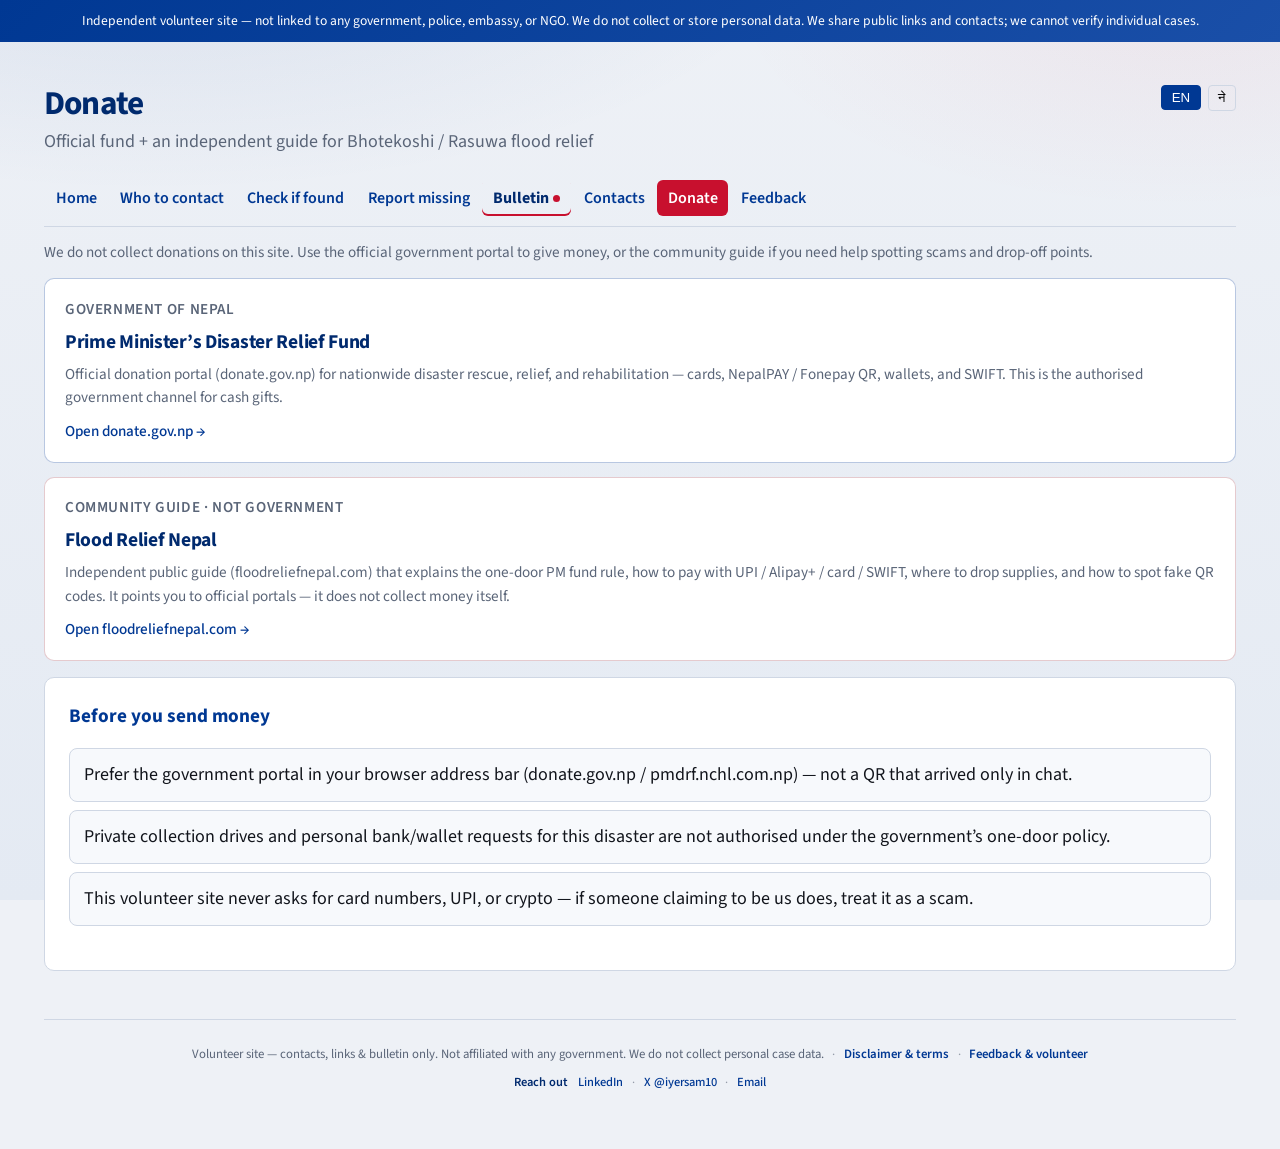
==== donate.html @ e2f4ef4e "Connect DNA email to Prepare CTA and add Donate tab." ====
<!DOCTYPE html>
<html lang="en">
<head>
  <meta charset="UTF-8">
  <meta name="viewport" content="width=device-width, initial-scale=1">
  <title>Donate — PM Disaster Relief Fund &amp; Flood Relief Nepal guide | 2026 Nepal Floods</title>
  <meta name="description" content="Where to donate for the Aug 2026 Bhotekoshi / Rasuwa floods: official Prime Minister Disaster Relief Fund (donate.gov.np) and the community guide Flood Relief Nepal.">
  <meta name="robots" content="index, follow">
  <link rel="canonical" href="https://2026-nepal-floods.vercel.app/donate.html">
  <meta property="og:type" content="website">
  <meta property="og:site_name" content="2026 Nepal Floods">
  <meta property="og:url" content="https://2026-nepal-floods.vercel.app/donate.html">
  <meta property="og:title" content="Donate — PM Disaster Relief Fund &amp; Flood Relief Nepal">
  <meta property="og:description" content="Official government donation portal and an independent community guide for Bhotekoshi flood relief.">
  <meta property="og:image" content="https://2026-nepal-floods.vercel.app/assets/og-share.png?v=6">
  <meta name="twitter:card" content="summary_large_image">
  <link rel="stylesheet" href="/css/style.css?v=layout20">
</head>
<body data-page="donate">
  <div class="banner" data-i18n="banner">Independent volunteer site — not linked to any government, police, embassy, or NGO. We do not collect or store personal data. We share public links and contacts; we cannot verify individual cases.</div>
  <div class="container">
    <header class="site-header">
      <div class="lang-toggle">
        <button type="button" data-lang="en" class="active">EN</button>
        <button type="button" data-lang="np">ने</button>
      </div>
      <h1 data-i18n="navDonate">Donate</h1>
      <p class="subtitle" data-i18n="donateSubtitle">Official fund + an independent guide for Bhotekoshi / Rasuwa flood relief</p>
      <nav class="nav-links is-ready" id="site-nav">
        <a href="/" data-page="home" data-i18n="navHome">Home</a>
        <a href="/wizard.html" data-page="wizard" data-i18n="navWizard">Who to contact</a>
        <a href="/search.html" data-page="search" data-i18n="navSearch">Check if found</a>
        <a href="/report.html" data-page="report" data-i18n="navReport">Report missing</a>
        <a href="/updates.html" data-page="updates" class="nav-bulletin" data-i18n="navUpdates">Bulletin</a>
        <a href="/resources.html" data-page="resources" data-i18n="navResources">Contacts</a>
        <a href="/donate.html" data-page="donate" data-i18n="navDonate">Donate</a>
        <a href="/feedback.html" data-page="feedback" class="nav-feedback" data-i18n="navFeedback">Feedback</a>
      </nav>
    </header>

    <p class="form-hint donate-lead" data-i18n="donateLead">We do not collect donations on this site. Use the official government portal to give money, or the community guide if you need help spotting scams and drop-off points.</p>

    <div class="card-grid donate-grid">
      <a class="action-card donate-card donate-card-gov" href="https://donate.gov.np/" target="_blank" rel="noopener">
        <p class="section-kicker" data-i18n="donateGovKicker">Government of Nepal</p>
        <h2 data-i18n="donateGovTitle">Prime Minister’s Disaster Relief Fund</h2>
        <p data-i18n="donateGovDesc">Official donation portal (donate.gov.np) for nationwide disaster rescue, relief, and rehabilitation — cards, NepalPAY / Fonepay QR, wallets, and SWIFT. This is the authorised government channel for cash gifts.</p>
        <p class="form-hint community-card-cta" data-i18n="donateGovCta">Open donate.gov.np →</p>
      </a>
      <a class="action-card donate-card donate-card-community" href="https://floodreliefnepal.com/" target="_blank" rel="noopener">
        <p class="section-kicker" data-i18n="donateCommunityKicker">Community guide · not government</p>
        <h2 data-i18n="donateCommunityTitle">Flood Relief Nepal</h2>
        <p data-i18n="donateCommunityDesc">Independent public guide (floodreliefnepal.com) that explains the one-door PM fund rule, how to pay with UPI / Alipay+ / card / SWIFT, where to drop supplies, and how to spot fake QR codes. It points you to official portals — it does not collect money itself.</p>
        <p class="form-hint community-card-cta" data-i18n="donateCommunityCta">Open floodreliefnepal.com →</p>
      </a>
    </div>

    <section class="panel donate-note">
      <h2 class="section-title" data-i18n="donateWarnTitle">Before you send money</h2>
      <ul class="feedback-list">
        <li data-i18n="donateWarn1">Prefer the government portal in your browser address bar (donate.gov.np / pmdrf.nchl.com.np) — not a QR that arrived only in chat.</li>
        <li data-i18n="donateWarn2">Private collection drives and personal bank/wallet requests for this disaster are not authorised under the government’s one-door policy.</li>
        <li data-i18n="donateWarn3">This volunteer site never asks for card numbers, UPI, or crypto — if someone claiming to be us does, treat it as a scam.</li>
      </ul>
    </section>

    <footer class="site-footer" data-i18n="footer">Volunteer site — contacts, links & updates only.</footer>
  </div>
  <script src="/js/common.js?v=layout20"></script>
  <script>
    window.va = window.va || function () { (window.vaq = window.vaq || []).push(arguments); };
  </script>
  <script defer src="/_vercel/insights/script.js"></script>
</body>
</html>
---- css/style.css ----
@import url("https://fonts.googleapis.com/css2?family=Source+Sans+3:ital,wght@0,400;0,600;0,700;1,400&display=swap");

:root {
  --nepal-crimson: #c8102e;
  --nepal-blue: #003893;
  --nepal-blue-deep: #002a6e;
  --warm-bg: #eef1f6;
  --warm-bg-2: #e4eaf3;
  --card: #ffffff;
  --text: #12151c;
  --muted: #5a6578;
  --border: #cfd7e4;
  --border-strong: #a8b6cc;
  --success: #0d7a4e;
  --chip-bg: #f7f9fc;
  --shadow-soft: 0 1px 0 rgba(0, 42, 110, 0.04), 0 8px 24px rgba(0, 42, 110, 0.06);
  --radius: 10px;
  --content-pad: 1rem 1.15rem 3rem;
  --content-max: 42rem;   /* phones */
  --content-md: 64rem;    /* ~1024 */
  --content-lg: 78rem;    /* ~1248 */
  --content-xl: 90rem;    /* ~1440 — still padded on ultrawide */
  --fs-body: 1.125rem;
  --fs-small: 0.95rem;
  --fs-nav: 1rem;
  --fs-h1: clamp(1.85rem, 2.6vw, 2.55rem);
  --fs-h2: 1.28rem;
  --fs-title: 1.22rem;
}

* {
  box-sizing: border-box;
}

body {
  font-family: "Source Sans 3", "Segoe UI", system-ui, -apple-system, sans-serif;
  background-color: var(--warm-bg);
  background-image:
    radial-gradient(1200px 480px at 12% -8%, rgba(0, 56, 147, 0.09), transparent 55%),
    radial-gradient(900px 420px at 92% 0%, rgba(200, 16, 46, 0.05), transparent 50%),
    linear-gradient(180deg, var(--warm-bg) 0%, var(--warm-bg-2) 100%);
  background-attachment: fixed;
  color: var(--text);
  margin: 0;
  min-height: 100vh;
  line-height: 1.55;
  font-size: var(--fs-body);
  -webkit-font-smoothing: antialiased;
}

a {
  color: var(--nepal-blue);
}

.container {
  max-width: var(--content-max);
  margin: 0 auto;
  padding: var(--content-pad);
}

.banner {
  background: linear-gradient(135deg, var(--nepal-blue), #1a4fa8);
  color: #fff;
  padding: 0.7rem 1.25rem;
  font-size: 0.85rem;
  line-height: 1.45;
  text-align: center;
}

.banner strong {
  font-weight: 600;
}

header.site-header {
  padding: 1.35rem 0 0;
}

header.site-header h1 {
  font-size: var(--fs-h1);
  margin: 0 0 0.35rem;
  color: var(--nepal-blue-deep);
  font-weight: 700;
  letter-spacing: -0.025em;
  line-height: 1.15;
}

header.site-header .subtitle {
  color: var(--muted);
  font-size: var(--fs-body);
  margin: 0;
  max-width: 44rem;
  line-height: 1.45;
}

.home-intro {
  display: none;
}

.site-disclaimer {
  display: none;
}

.nav-links {
  display: flex;
  flex-wrap: nowrap;
  gap: 0.15rem;
  margin: 1rem 0 0;
  padding: 0.55rem 0.1rem 0.65rem;
  border-bottom: 1px solid var(--border);
  font-size: var(--fs-nav);
  overflow-x: auto;
  -webkit-overflow-scrolling: touch;
  scrollbar-width: thin;
}

.nav-links a {
  text-decoration: none;
  font-weight: 600;
  white-space: nowrap;
  padding: 0.35rem 0.65rem;
  border-radius: 6px;
}

.nav-links a:hover {
  background: rgba(0, 56, 147, 0.06);
}

.nav-links a.active {
  color: #fff;
  background: var(--nepal-crimson);
  text-decoration: none;
}

.nav-links a.nav-feedback {
  color: var(--nepal-blue);
  font-weight: 600;
}

.volunteer-strip {
  margin-top: 1.5rem;
  display: flex;
  flex-wrap: wrap;
  align-items: center;
  justify-content: space-between;
  gap: 0.75rem 1rem;
  background: linear-gradient(135deg, #f8fafc, #eef4ff);
  border-color: #c5d4f0;
}

.volunteer-strip p {
  margin: 0;
  font-size: 0.9rem;
  color: var(--text);
  flex: 1;
  min-width: 12rem;
}

.card-grid {
  display: grid;
  gap: 0.85rem;
  margin-top: 1.25rem;
}

.action-card {
  display: block;
  background: var(--card);
  border: 1px solid var(--border);
  border-radius: var(--radius);
  padding: 1.15rem 1.25rem;
  text-decoration: none;
  color: inherit;
  box-shadow: var(--shadow-soft);
  transition: border-color 0.15s, transform 0.15s;
}

.action-card:hover {
  border-color: var(--nepal-blue);
  transform: translateY(-1px);
}

.action-card h2 {
  margin: 0 0 0.35rem;
  font-size: var(--fs-title);
  color: var(--nepal-blue-deep);
  letter-spacing: -0.015em;
}

.action-card p {
  margin: 0;
  color: var(--muted);
  font-size: var(--fs-small);
}

.action-card-static {
  cursor: default;
}

.action-card-static:hover {
  border-color: var(--border);
  transform: none;
}

.community-cards {
  margin-top: 0.85rem;
}

.community-card-cta {
  margin-top: 0.65rem !important;
  color: var(--nepal-blue) !important;
  font-weight: 500;
}

.btn {
  display: inline-flex;
  align-items: center;
  justify-content: center;
  gap: 0.4rem;
  padding: 0.75rem 1.3rem;
  border-radius: 8px;
  font-size: 1.02rem;
  font-weight: 600;
  border: none;
  cursor: pointer;
  text-decoration: none;
  transition: opacity 0.15s;
}

.btn:hover {
  opacity: 0.92;
}

.btn-primary {
  background: var(--nepal-blue);
  color: #fff;
}

.btn-secondary {
  background: #fff;
  color: var(--nepal-blue);
  border: 2px solid var(--nepal-blue);
}

.btn-whatsapp {
  background: #25d366;
  color: #fff;
}

.btn-email {
  background: #444;
  color: #fff;
}

.btn-group {
  display: flex;
  flex-wrap: wrap;
  gap: 0.75rem;
  margin-top: 1rem;
}

.panel {
  background: var(--card);
  border: 1px solid var(--border);
  border-radius: 12px;
  padding: 1.5rem;
  margin-top: 1rem;
}

.panel h2 {
  margin: 0 0 1rem;
  font-size: 1.2rem;
  color: var(--nepal-blue);
}

.wizard-step {
  display: none;
}

.wizard-step.active {
  display: block;
}

.wizard-options {
  display: grid;
  gap: 0.6rem;
  margin: 1rem 0;
}

.wizard-option {
  text-align: left;
  padding: 0.85rem 1rem;
  border: 2px solid var(--border);
  border-radius: 8px;
  background: #fff;
  cursor: pointer;
  font-size: 0.95rem;
  transition: border-color 0.15s, background 0.15s;
}

.wizard-option:hover {
  border-color: var(--nepal-blue);
  background: #f5f8fc;
}

.wizard-option.selected {
  border-color: var(--nepal-blue);
  background: #eef3fa;
}

.mode-tabs {
  display: flex;
  gap: 0.5rem;
  margin: 0.75rem 0 1rem;
  flex-wrap: wrap;
}

.mode-tab {
  background: #fff;
  border: 1px solid var(--border);
  border-radius: 8px;
  padding: 0.5rem 0.9rem;
  font-size: 0.9rem;
  font-weight: 600;
  color: var(--muted);
  cursor: pointer;
}

.mode-tab.active {
  color: var(--nepal-blue);
  border-color: var(--nepal-blue);
  background: #eef4ff;
}

.checkbox-grid {
  display: grid;
  gap: 0.5rem;
  margin-top: 0.5rem;
}

.checkbox-option {
  display: flex;
  gap: 0.6rem;
  align-items: flex-start;
  padding: 0.65rem 0.85rem;
  border: 1px solid var(--border);
  border-radius: 8px;
  background: #fff;
  cursor: pointer;
  font-size: 0.9rem;
}

.checkbox-option:has(input:checked) {
  border-color: var(--nepal-blue);
  background: #eef4ff;
}

.checkbox-option input {
  margin-top: 0.2rem;
}

.form-group {
  margin-bottom: 1rem;
}

.form-group label {
  display: block;
  font-weight: 600;
  font-size: 0.9rem;
  margin-bottom: 0.35rem;
}

.form-group input,
.form-group select,
.form-group textarea {
  width: 100%;
  padding: 0.65rem 0.75rem;
  border: 1px solid var(--border);
  border-radius: 8px;
  font-size: 1rem;
  font-family: inherit;
  background: #fff;
  color: var(--text);
}

.form-group input:focus,
.form-group select:focus,
.form-group textarea:focus {
  outline: 2px solid rgba(0, 56, 147, 0.25);
  outline-offset: 1px;
  border-color: #9bb4d9;
}

.form-group textarea {
  min-height: 80px;
  resize: vertical;
}

.form-hint {
  font-size: var(--fs-small);
  color: var(--muted);
  margin-top: 0.25rem;
}

.alert {
  padding: 0.85rem 1rem;
  border-radius: 8px;
  font-size: 0.9rem;
  margin: 1rem 0;
}

.alert-info {
  background: #eef3fa;
  border: 1px solid #c5d9f0;
  color: #1a3a5c;
}

.alert-warning {
  background: #fff8e6;
  border: 1px solid #f0d78c;
  color: #6b4e00;
}

.alert-success {
  background: #e8f5ef;
  border: 1px solid #a8d5bc;
  color: #0d4a2e;
}

.alert-error {
  background: #fdecea;
  border: 1px solid #f5c4be;
  color: #8b1a0f;
}

/* Quieter page sections (report flow) */
.section-block {
  margin-top: 1.75rem;
  padding-top: 1.5rem;
  border-top: 1px solid var(--border);
}

.section-block:first-of-type {
  border-top: none;
  padding-top: 0.5rem;
}

.section-kicker {
  margin: 0 0 0.2rem;
  font-size: 0.75rem;
  font-weight: 600;
  letter-spacing: 0.04em;
  text-transform: uppercase;
  color: var(--muted);
}

.section-title {
  margin: 0 0 0.4rem;
  font-size: var(--fs-h2);
  color: var(--nepal-blue);
}



.subsection-title {
  margin: 1.25rem 0 0.5rem;
  font-size: 1rem;
  color: var(--text);
}

#email-open-status {
  margin-top: 0.75rem;
  padding: 0.65rem 0.75rem;
  background: #eef3fa;
  border: 1px solid #c5d9f0;
  border-radius: 8px;
  color: #1a3a5c;
  font-size: 0.85rem;
}

.form-errors {
  margin-top: 0.75rem;
  font-size: 0.9rem;
  color: #8b1a0f;
}

.form-divider {
  border: none;
  border-top: 1px solid var(--border);
  margin: 1.25rem 0;
}

.form-row {
  display: grid;
  grid-template-columns: 1fr 1fr;
  gap: 0.75rem;
}

@media (max-width: 560px) {
  .form-row {
    grid-template-columns: 1fr;
  }
}

.form-group-sm {
  max-width: 8rem;
}

.person-block {
  padding: 0.85rem 0;
  border-bottom: 1px solid var(--border);
  margin-bottom: 0.5rem;
}

.person-block:last-child {
  border-bottom: none;
}

.person-block-head {
  display: flex;
  justify-content: space-between;
  align-items: center;
  margin-bottom: 0.5rem;
}

.btn-text {
  background: none;
  border: none;
  color: var(--muted);
  font-size: 0.85rem;
  cursor: pointer;
  text-decoration: underline;
  padding: 0;
}

.btn-text:hover {
  color: var(--nepal-crimson);
}

.contact-list {
  display: flex;
  flex-direction: column;
  gap: 0.75rem;
}

.contact-row {
  display: flex;
  flex-wrap: wrap;
  justify-content: space-between;
  gap: 0.75rem;
  padding: 0.85rem 0;
  border-bottom: 1px solid var(--border);
}

.contact-row:last-child {
  border-bottom: none;
}

.send-actions {
  display: flex;
  flex-wrap: wrap;
  gap: 0.5rem;
  margin: 0.75rem 0 0.25rem;
}

.panel.setu-hero {
  border: 1px solid var(--border);
  box-shadow: none;
}

.step-list {
  list-style: none;
  padding: 0;
  margin: 0;
}

.step-list li {
  padding: 1rem 0;
  border-bottom: 1px solid var(--border);
}

.step-list li:last-child {
  border-bottom: none;
}

.step-list .step-num {
  display: inline-block;
  background: var(--nepal-blue);
  color: #fff;
  width: 1.6rem;
  height: 1.6rem;
  border-radius: 50%;
  text-align: center;
  line-height: 1.6rem;
  font-size: 0.8rem;
  margin-right: 0.5rem;
}

.contact-block {
  margin: 0.75rem 0;
}

.contact-block strong {
  display: block;
  color: var(--nepal-blue);
}

.search-bar {
  display: flex;
  gap: 0.5rem;
  flex-wrap: wrap;
  margin-bottom: 1rem;
}

.orchestration-step-label {
  display: inline-block;
  font-size: 0.75rem;
  font-weight: 600;
  text-transform: uppercase;
  letter-spacing: 0.04em;
  color: var(--nepal-blue);
  margin-bottom: 0.25rem;
}

.setu-field-guide {
  list-style: none;
  padding: 0;
  margin: 0.75rem 0 0;
}

.setu-field-row {
  padding: 0.75rem 0;
  border-top: 1px solid var(--border);
  display: grid;
  gap: 0.5rem;
}

.setu-field-row:first-child {
  border-top: none;
  padding-top: 0;
}

.setu-field-meta strong {
  color: var(--text);
}

.setu-required {
  display: inline-block;
  margin-left: 0.35rem;
  font-size: 0.7rem;
  font-weight: 600;
  text-transform: uppercase;
  color: var(--nepal-crimson);
}

.setu-field-value {
  margin: 0;
  padding: 0.6rem 0.75rem;
  background: #f4f6fa;
  border: 1px solid var(--border);
  border-radius: 6px;
  font-family: inherit;
  font-size: 0.9rem;
  white-space: pre-wrap;
  word-break: break-word;
}

.setu-field-value.multiline {
  max-height: 10rem;
  overflow: auto;
}

.btn-sm {
  padding: 0.35rem 0.75rem;
  font-size: 0.85rem;
  width: fit-content;
}

.search-bar input {
  flex: 1;
  min-width: 200px;
  padding: 0.65rem 0.75rem;
  border: 1px solid var(--border);
  border-radius: 8px;
  font-size: 1rem;
  background: #fff;
  color: var(--text);
}

.filter-chips {
  display: flex;
  flex-wrap: wrap;
  gap: 0.5rem;
  margin-bottom: 1rem;
}

.chip {
  padding: 0.42rem 0.8rem;
  border-radius: 7px;
  border: 1px solid var(--border);
  background: var(--chip-bg);
  font-size: 0.85rem;
  font-weight: 600;
  cursor: pointer;
  color: var(--text);
  white-space: nowrap;
  flex: 0 0 auto;
}

.chip:hover {
  border-color: var(--border-strong);
  background: #fff;
}

.chip.active {
  background: var(--nepal-blue);
  color: #fff;
  border-color: var(--nepal-blue);
}

.record-card {
  display: flex;
  gap: 1rem;
  padding: 1rem;
  border: 1px solid var(--border);
  border-radius: 10px;
  background: #fff;
  margin-bottom: 0.75rem;
}

.record-card img {
  width: 72px;
  height: 72px;
  object-fit: cover;
  border-radius: 6px;
  background: #eee;
}

.record-card .meta {
  flex: 1;
  min-width: 0;
}

.record-card h3 {
  margin: 0 0 0.25rem;
  font-size: 1rem;
}

.record-card .detail {
  font-size: 0.85rem;
  color: var(--muted);
  margin: 0.15rem 0;
}

.record-card .badge {
  display: inline-block;
  font-size: 0.7rem;
  padding: 0.15rem 0.5rem;
  border-radius: 4px;
  background: #fff0f2;
  color: var(--nepal-crimson);
  font-weight: 600;
  margin-top: 0.35rem;
}

.update-item {
  padding: 1rem 1.05rem;
  border: 1px solid var(--border);
  border-radius: var(--radius);
  background: var(--card);
  box-shadow: var(--shadow-soft);
  margin-bottom: 0.75rem;
}

.update-item:last-child {
  margin-bottom: 0;
}

.update-meta {
  display: flex;
  flex-wrap: wrap;
  align-items: center;
  gap: 0.35rem 0.65rem;
  margin-bottom: 0.4rem;
  font-size: 0.8rem;
  color: var(--muted);
}

.update-meta time {
  margin-left: auto;
  font-weight: 500;
  color: var(--muted);
}

.update-source {
  font-weight: 600;
  color: var(--nepal-blue);
}

.update-summary {
  margin: 0.35rem 0 0.65rem;
  font-size: 0.98rem;
  line-height: 1.55;
  color: var(--text);
}

.update-link {
  display: inline-block;
  font-size: 0.9rem;
  font-weight: 600;
  text-decoration: none;
}

.update-link:hover {
  text-decoration: underline;
}

.update-item-portal {
  opacity: 0.95;
}

.update-item-portal .bulletin-title {
  font-size: 0.95rem;
}

.badge-official {
  background: #e8f0fa;
  color: var(--nepal-blue);
}

.badge-twitter {
  background: #e8f4fd;
  color: #1565c0;
}

.badge-journalist {
  background: #fdecea;
  color: #9b1c1c;
}

.badge-portal {
  background: #f3f4f6;
  color: #4b5563;
}

.updates-meta {
  font-size: 0.8rem;
  color: var(--muted);
  margin: 0.35rem 0 1rem;
}

.updates-section-title {
  margin: 1.75rem 0 0.35rem;
  font-size: 1rem;
  color: var(--nepal-blue);
}

.updates-section-hint {
  margin: 0 0 0.75rem;
}

.updates-toolbar {
  margin-top: 0.5rem;
  display: flex;
  flex-direction: column;
  gap: 0.85rem;
}

.theme-filter-wrap .form-hint {
  margin-bottom: 0.35rem;
}

.theme-chips {
  display: flex;
  flex-wrap: wrap;
  gap: 0.4rem;
}

.theme-chips .chip {
  font-size: 0.82rem;
  padding: 0.35rem 0.7rem;
}

@media (min-width: 720px) {
  .updates-filter {
    min-width: 0;
  }
}

.updates-panel {
  padding-top: 1rem;
}

.update-theme-tags {
  display: flex;
  flex-wrap: wrap;
  gap: 0.3rem;
  margin: 0.35rem 0 0.15rem;
}

.update-theme-tag {
  font-size: 0.7rem;
  font-weight: 600;
  letter-spacing: 0.02em;
  text-transform: uppercase;
  color: var(--nepal-blue);
  background: #eef3fa;
  border-radius: 4px;
  padding: 0.15rem 0.4rem;
}

.bulletin-title {
  margin: 0.15rem 0 0.25rem;
  font-size: 1.15rem;
  line-height: 1.35;
  color: var(--text);
  font-weight: 650;
}

.update-item time {
  display: inline;
  font-size: inherit;
  font-weight: inherit;
  color: inherit;
  margin-bottom: 0;
}

.update-item .citation {
  font-size: 0.8rem;
  color: var(--muted);
  margin: 0.35rem 0 0;
}

.update-item .date {
  font-size: 0.8rem;
  color: var(--muted);
}

.update-item .source {
  font-size: 0.75rem;
  font-weight: 600;
  color: var(--nepal-blue);
  text-transform: uppercase;
  letter-spacing: 0.03em;
}

.update-item p {
  margin: 0.35rem 0 0.5rem;
}

footer.site-footer {
  margin-top: 3rem;
  padding-top: 1.5rem;
  border-top: 1px solid var(--border);
  font-size: 0.8rem;
  color: var(--muted);
  text-align: center;
  line-height: 1.6;
}

footer.site-footer .footer-main,
footer.site-footer .footer-reach {
  margin: 0;
}

footer.site-footer .footer-reach {
  margin-top: 0.55rem;
  font-size: 0.78rem;
}

footer.site-footer .footer-reach-label {
  margin-right: 0.45rem;
  font-weight: 600;
  color: var(--nepal-blue-deep);
}

footer.site-footer .footer-reach-link {
  color: var(--nepal-blue);
  text-decoration: none;
  font-weight: 500;
}

footer.site-footer .footer-reach-link:hover {
  text-decoration: underline;
}

footer.site-footer .footer-link {
  color: var(--muted);
  text-decoration: none;
}

footer.site-footer .footer-link:hover {
  color: var(--nepal-blue);
  text-decoration: underline;
}

footer.site-footer .footer-link-prominent {
  font-weight: 600;
  color: var(--nepal-blue);
}

.footer-sep {
  margin: 0 0.35rem;
  opacity: 0.6;
}

.legal-alert {
  margin-top: 1rem;
}

.legal-doc h2 {
  font-size: 1.1rem;
  color: var(--nepal-blue);
  margin: 1.5rem 0 0.65rem;
}

.legal-doc h2:first-child {
  margin-top: 0.25rem;
}

.legal-doc p {
  margin: 0.5rem 0;
  font-size: 0.95rem;
}

.legal-list {
  margin: 0.5rem 0 1rem;
  padding-left: 1.25rem;
  font-size: 0.95rem;
}

.legal-list li {
  margin: 0.4rem 0;
}

.legal-ol {
  padding-left: 1.35rem;
}

.legal-updated {
  margin-top: 1.25rem !important;
}

.feedback-panel {
  max-width: 44rem;
  margin-left: auto;
  margin-right: auto;
  width: 100%;
}

.feedback-list {
  list-style: none;
  margin: 1rem 0 1.25rem;
  padding: 0;
  display: grid;
  gap: 0.5rem;
}

.feedback-list li {
  margin: 0;
  padding: 0.75rem 0.9rem;
  border: 1px solid var(--border);
  border-radius: 8px;
  background: #f7f9fc;
  font-size: var(--fs-body);
}

.feedback-note {
  margin-bottom: 1.25rem;
}

.feedback-actions {
  display: flex;
  gap: 0.75rem;
  flex-wrap: wrap;
}

.volunteer-panel {
  margin-top: 1.25rem;
  background: #fafbfc;
}

.volunteer-heading {
  margin: 0 0 0.75rem;
  font-size: 1.05rem;
  color: var(--nepal-blue);
  font-weight: 600;
}

.volunteer-email-hint {
  margin: 0.75rem 0 0;
  font-size: 0.85rem;
  color: var(--muted);
}

.volunteer-email-hint a {
  color: var(--muted);
  text-decoration: none;
}

.volunteer-email-hint a:hover {
  color: var(--nepal-blue);
  text-decoration: underline;
}

.tab-bar {
  display: flex;
  gap: 0.5rem;
  margin: 1.25rem 0 0;
  border-bottom: 2px solid var(--border);
}

.tab-bar .tab {
  background: none;
  border: none;
  border-bottom: 2px solid transparent;
  margin-bottom: -2px;
  padding: 0.65rem 1rem;
  font-size: 0.95rem;
  font-weight: 600;
  color: var(--muted);
  cursor: pointer;
  border-radius: 6px 6px 0 0;
}

.tab-bar .tab:hover {
  color: var(--nepal-blue);
  background: #f8fafc;
}

.tab-bar .tab.active {
  color: var(--nepal-blue);
  border-bottom-color: var(--nepal-blue);
}

.tab-panel {
  display: none;
  margin-top: 1rem;
}

.tab-panel.active {
  display: block;
}

.pagination {
  display: flex;
  align-items: center;
  justify-content: center;
  gap: 1rem;
  margin-top: 1.25rem;
  padding-top: 1rem;
  border-top: 1px solid var(--border);
}

.pagination-info {
  font-size: 0.85rem;
  color: var(--muted);
}

.btn-sm {
  padding: 0.35rem 0.85rem;
  font-size: 0.85rem;
}

.account-grid {
  margin-top: 1.5rem;
  padding-top: 1.25rem;
  border-top: 1px solid var(--border);
}

.account-grid-title {
  font-size: 0.95rem;
  margin: 0 0 0.75rem;
  color: var(--text);
}

.account-grid-inner {
  display: grid;
  grid-template-columns: repeat(auto-fill, minmax(220px, 1fr));
  gap: 0.75rem;
}

.account-card {
  display: flex;
  flex-direction: column;
  gap: 0.2rem;
  padding: 0.85rem 1rem;
  border: 1px solid var(--border);
  border-radius: 8px;
  text-decoration: none;
  color: var(--text);
  background: #fafbfc;
  transition: border-color 0.15s, background 0.15s;
}

.account-card:hover {
  border-color: var(--nepal-blue);
  background: #f0f6ff;
}

.account-card span {
  font-size: 0.8rem;
  color: var(--muted);
}

.lang-toggle {
  float: right;
  font-size: 0.85rem;
}

.lang-toggle button {
  background: none;
  border: 1px solid var(--border);
  padding: 0.25rem 0.6rem;
  border-radius: 4px;
  cursor: pointer;
  margin-left: 0.25rem;
}

.lang-toggle button.active {
  background: var(--nepal-blue);
  color: #fff;
  border-color: var(--nepal-blue);
}

.progress-dots {
  display: flex;
  gap: 0.5rem;
  margin-bottom: 1rem;
}

.progress-dots span {
  width: 8px;
  height: 8px;
  border-radius: 50%;
  background: var(--border);
}

.progress-dots span.done {
  background: var(--nepal-blue);
}

.progress-dots span.current {
  background: var(--nepal-crimson);
  transform: scale(1.2);
}

.empty-state {
  text-align: center;
  padding: 2rem;
  color: var(--muted);
}

.sr-only {
  position: absolute;
  width: 1px;
  height: 1px;
  padding: 0;
  margin: -1px;
  overflow: hidden;
  clip: rect(0, 0, 0, 0);
  white-space: nowrap;
  border: 0;
}

/* —— Layout v2: width, home, bulletin scanning —— */
.container-wide,
.container-bulletin,
body[data-page="home"] .container,
body[data-page="resources"] .container,
body[data-page="updates"] .container,
body[data-page="report"] .container,
body[data-page="search"] .container,
body[data-page="wizard"] .container,
body[data-page="feedback"] .container,
body[data-page="legal"] .container {
  max-width: var(--content-md);
}

@media (min-width: 900px) {
  :root {
    --content-pad: 1.35rem 1.75rem 3.5rem;
  }

  .container,
  .container-wide,
  .container-bulletin,
  body[data-page="home"] .container,
  body[data-page="resources"] .container,
  body[data-page="updates"] .container,
  body[data-page="report"] .container,
  body[data-page="search"] .container,
  body[data-page="wizard"] .container,
  body[data-page="feedback"] .container,
  body[data-page="legal"] .container {
    max-width: var(--content-lg);
  }

  /* Home action cards: 2×2 */
  body[data-page="home"] .card-grid:not(.community-cards) {
    grid-template-columns: 1fr 1fr;
  }

  body[data-page="home"] .card-grid:not(.community-cards) > .action-card,
  body[data-page="home"] .card-grid:not(.community-cards) > .action-card:nth-child(4),
  body[data-page="home"] .card-grid:not(.community-cards) > .action-card:nth-child(5) {
    grid-column: auto;
  }

  body[data-page="home"] .home-spotlight {
    display: grid;
    grid-template-columns: 1.25fr 0.75fr;
    gap: 1rem;
    margin-top: 1.5rem;
  }

  body[data-page="home"] .home-spotlight .section-block {
    margin-top: 0;
    padding: 1.2rem 1.25rem;
    border: 1px solid var(--border);
    border-radius: var(--radius);
    background: var(--card);
    box-shadow: var(--shadow-soft);
  }

  body[data-page="search"] .search-top {
    display: grid;
    grid-template-columns: 1fr 1fr;
    gap: 1rem;
    align-items: start;
    margin-top: 1.25rem;
  }

  body[data-page="search"] .search-top .section-block {
    margin-top: 0;
    padding: 1.15rem 1.2rem;
    border: 1px solid var(--border);
    border-radius: var(--radius);
    background: var(--card);
    box-shadow: var(--shadow-soft);
  }

  body[data-page="search"] .search-top .section-block:first-of-type {
    padding-top: 1.15rem;
    border-top: 1px solid var(--border);
  }

  body[data-page="search"] .search-top .community-cards {
    grid-template-columns: 1fr;
  }

  body[data-page="report"] #report-form-panel {
    max-width: none;
  }

  body[data-page="wizard"] .panel {
    max-width: 44rem;
    margin-left: auto;
    margin-right: auto;
  }

  body[data-page="updates"] .theme-chips {
    flex-wrap: wrap;
    overflow: visible;
    padding-bottom: 0;
  }

  .updates-grid {
    display: grid;
    grid-template-columns: 1fr 1fr;
    gap: 0.85rem;
    align-items: stretch;
  }

  .updates-grid .update-item {
    margin: 0;
    height: auto;
    align-self: start;
  }
}

@media (min-width: 640px) and (max-width: 899px) {
  .card-grid {
    grid-template-columns: 1fr 1fr;
  }
}

@media (min-width: 1200px) {
  body[data-page="home"] .container,
  body[data-page="updates"] .container,
  body[data-page="resources"] .container,
  body[data-page="report"] .container,
  body[data-page="search"] .container,
  body[data-page="wizard"] .container,
  body[data-page="feedback"] .container {
    max-width: var(--content-xl);
  }

  body[data-page="home"] .card-grid:not(.community-cards) {
    grid-template-columns: repeat(4, minmax(0, 1fr));
  }

  body[data-page="home"] .card-grid:not(.community-cards) > .action-card,
  body[data-page="home"] .card-grid:not(.community-cards) > .action-card:nth-child(4),
  body[data-page="home"] .card-grid:not(.community-cards) > .action-card:nth-child(5) {
    grid-column: span 1;
  }

  body[data-page="home"] .contact-tile-grid {
    grid-template-columns: repeat(4, minmax(0, 1fr));
  }

  .updates-grid {
    grid-template-columns: 1fr 1fr;
    gap: 1rem;
  }
}

.home-contacts {
  margin-top: 1.5rem;
}

.home-contacts h2 {
  margin-bottom: 0.85rem;
}

.contact-tile-grid {
  list-style: none;
  margin: 0;
  padding: 0;
  display: grid;
  gap: 0.65rem;
}

@media (min-width: 700px) {
  .contact-tile-grid {
    grid-template-columns: 1fr 1fr;
  }
}

@media (min-width: 1100px) {
  .contact-tile-grid {
    grid-template-columns: 1fr 1fr 1fr;
  }
}

.contact-tile {
  margin: 0;
  padding: 0.85rem 0.95rem;
  background: #f7f9fc;
  border: 1px solid var(--border);
  border-radius: 8px;
  font-size: 0.9rem;
  line-height: 1.45;
}

.contact-tile strong {
  display: block;
  color: var(--nepal-blue-deep);
  margin-bottom: 0.2rem;
  font-size: 0.92rem;
}

.contact-tile a {
  font-weight: 600;
}

.contact-tile-more {
  grid-column: 1 / -1;
  background: transparent;
  border-style: dashed;
  text-align: center;
  padding: 0.75rem;
}

body[data-page="updates"] .updates-toolbar {
  position: sticky;
  top: 0;
  z-index: 30;
  display: block;
  margin: 0.85rem 0 0.65rem;
  padding: 0.75rem 0.9rem 0.7rem;
  background: rgba(255, 255, 255, 0.95);
  border: 1px solid var(--border);
  border-radius: var(--radius);
  box-shadow: var(--shadow-soft);
  backdrop-filter: blur(10px);
  -webkit-backdrop-filter: blur(10px);
}

body[data-page="updates"] .updates-toolbar-head {
  display: flex;
  flex-wrap: wrap;
  align-items: flex-end;
  justify-content: space-between;
  gap: 0.45rem 1rem;
  margin-bottom: 0.5rem;
}

body[data-page="updates"] .updates-toolbar-head > .form-hint {
  margin: 0;
  font-weight: 600;
  color: var(--nepal-blue-deep);
  font-size: 0.78rem;
  letter-spacing: 0.03em;
  text-transform: uppercase;
  align-self: center;
}

body[data-page="updates"] .updates-filter {
  margin: 0;
  display: flex;
  flex-wrap: wrap;
  align-items: center;
  gap: 0.35rem 0.55rem;
}

body[data-page="updates"] .updates-filter .form-hint {
  margin: 0;
  font-size: 0.78rem;
  white-space: nowrap;
}

body[data-page="updates"] .updates-filter select {
  min-width: 9.5rem;
  width: auto;
  max-width: 100%;
  padding: 0.4rem 0.55rem;
  font-size: 0.9rem;
}

body[data-page="updates"] .theme-filter-wrap {
  margin: 0;
}

body[data-page="updates"] .theme-chips {
  display: flex;
  flex-wrap: wrap;
  gap: 0.35rem;
  overflow: visible;
  padding: 0;
  margin: 0;
}

body[data-page="updates"] .theme-chips .chip {
  scroll-snap-align: unset;
}

body[data-page="updates"] .updates-panel {
  background: transparent;
  border: none;
  box-shadow: none;
  padding: 0.75rem 0 0;
}

body[data-page="updates"] .tab-bar {
  margin-top: 0.35rem;
  background: transparent;
}

body[data-page="updates"] .update-theme-tag {
  background: #e8eef8;
  border: 1px solid #d0dced;
  border-radius: 4px;
  text-transform: none;
  letter-spacing: 0;
  font-weight: 650;
  font-size: 0.72rem;
  color: var(--nepal-blue-deep);
}

body[data-page="resources"] .directory-toolbar {
  background: rgba(255, 255, 255, 0.92);
  border: 1px solid var(--border);
  border-radius: var(--radius);
  padding: 0.85rem 0.95rem 0.65rem;
  box-shadow: var(--shadow-soft);
  backdrop-filter: blur(10px);
  -webkit-backdrop-filter: blur(10px);
}

body[data-page="resources"] .directory-toolbar .filter-chips {
  display: flex;
  flex-wrap: nowrap;
  overflow-x: auto;
  gap: 0.4rem;
  padding-bottom: 0.35rem;
  -webkit-overflow-scrolling: touch;
  scrollbar-width: thin;
}

@media (min-width: 800px) {
  body[data-page="resources"] .directory-toolbar .filter-chips {
    flex-wrap: wrap;
    overflow: visible;
  }
}

.panel {
  box-shadow: var(--shadow-soft);
}

.directory-toolbar {
  background: rgba(255, 255, 255, 0.92);
  border: 1px solid var(--border);
  border-radius: var(--radius);
  padding: 0.85rem 0.95rem 0.65rem;
  box-shadow: var(--shadow-soft);
  backdrop-filter: blur(10px);
  -webkit-backdrop-filter: blur(10px);
}

body[data-page="resources"] .directory-toolbar .filter-chips {
  display: flex;
  flex-wrap: nowrap;
  overflow-x: auto;
  gap: 0.4rem;
  padding-bottom: 0.35rem;
  -webkit-overflow-scrolling: touch;
  scrollbar-width: thin;
}

@media (min-width: 800px) {
  body[data-page="resources"] .directory-toolbar .filter-chips {
    flex-wrap: wrap;
    overflow: visible;
  }
}

.panel {
  box-shadow: var(--shadow-soft);
}

.directory-toolbar {
  position: sticky;
  top: 0;
  z-index: 20;
  background: var(--warm-bg);
  padding: 0.75rem 0 0.5rem;
  margin-bottom: 0.75rem;
  border-bottom: 1px solid var(--border);
}

.directory-toolbar .search-bar {
  margin-bottom: 0.65rem;
}

.directory-toolbar .filter-chips {
  margin-bottom: 0.35rem;
}

.chip-count {
  opacity: 0.75;
  font-size: 0.75em;
  margin-left: 0.15rem;
}

.chip.active .chip-count {
  opacity: 0.9;
}

.directory-count {
  margin: 0.25rem 0 0;
}

.directory-section {
  margin-bottom: 1.75rem;
}

.directory-section-title {
  margin: 0 0 0.65rem;
  font-size: 1rem;
  color: var(--nepal-blue);
  font-weight: 600;
}

.directory-grid {
  display: grid;
  grid-template-columns: 1fr;
  gap: 0.65rem;
}

@media (min-width: 640px) {
  .directory-grid {
    grid-template-columns: 1fr 1fr;
  }
}

.dir-entry {
  background: var(--card);
  border: 1px solid var(--border);
  border-radius: 8px;
  padding: 0.85rem 1rem;
  min-width: 0;
}

.dir-entry-head {
  display: flex;
  align-items: flex-start;
  justify-content: space-between;
  gap: 0.5rem;
  margin-bottom: 0.35rem;
}

.dir-entry-name {
  margin: 0;
  font-size: 0.95rem;
  line-height: 1.35;
  font-weight: 600;
}

.dir-badge {
  flex-shrink: 0;
  font-size: 0.68rem;
  font-weight: 600;
  letter-spacing: 0.02em;
  text-transform: uppercase;
  color: var(--nepal-blue);
  background: #eef3fb;
  padding: 0.2rem 0.45rem;
  border-radius: 4px;
  white-space: nowrap;
}

.dir-entry-meta {
  margin: 0 0 0.55rem;
  font-size: 0.8rem;
  color: var(--muted);
  line-height: 1.4;
}

.dir-actions {
  display: flex;
  flex-wrap: wrap;
  gap: 0.4rem;
}

.dir-action {
  display: inline-block;
  font-size: 0.8rem;
  padding: 0.3rem 0.55rem;
  border: 1px solid var(--border);
  border-radius: 6px;
  background: #fff;
  text-decoration: none;
  color: var(--nepal-blue);
  line-height: 1.3;
}

.dir-action:hover {
  border-color: var(--nepal-blue);
  background: #f5f8fc;
}

.dir-action-wa {
  border-color: #b7e0c8;
  color: var(--success);
}

.dir-action-link {
  font-weight: 500;
}

.directory-empty {
  padding: 1.5rem 0;
  color: var(--muted);
}

.directory-disclaimer {
  margin-top: 1.5rem;
}

@media (max-width: 480px) {
  .record-card {
    flex-direction: column;
  }
  .record-card img {
    width: 100%;
    height: 140px;
  }
}

/* Report page — stacked steps + portal tiles */
body[data-page="report"] .report-step {
  margin-top: 1rem;
}

body[data-page="report"] .report-step .section-title {
  margin-bottom: 0.35rem;
}

.portal-link-grid {
  display: grid;
  gap: 0.65rem;
  margin-top: 0.85rem;
}

@media (min-width: 700px) {
  .portal-link-grid {
    grid-template-columns: 1fr 1fr;
  }
}

.portal-link {
  display: flex;
  flex-direction: column;
  gap: 0.15rem;
  padding: 0.9rem 1rem;
  border: 1px solid var(--border);
  border-radius: 8px;
  background: #f7f9fc;
  text-decoration: none;
  color: inherit;
  transition: border-color 0.15s, background 0.15s;
}

.portal-link:hover {
  border-color: var(--nepal-blue);
  background: #fff;
}

.portal-link strong {
  color: var(--nepal-blue-deep);
  font-size: 0.98rem;
}

.portal-link span {
  font-size: 0.82rem;
  color: var(--muted);
}

.portal-link-primary {
  background: var(--nepal-blue);
  border-color: var(--nepal-blue);
  color: #fff;
}

.portal-link-primary strong,
.portal-link-primary span {
  color: #fff;
}

.portal-link-primary span {
  opacity: 0.88;
}

.portal-link-primary:hover {
  background: var(--nepal-blue-deep);
  border-color: var(--nepal-blue-deep);
}

body[data-page="report"] .community-cards {
  margin-top: 0.75rem;
}

/* Report uses the same shell width as Bulletin / Contacts */
body[data-page="report"] .report-step {
  padding: 1.25rem 1.35rem;
}

body[data-page="report"] .portal-link {
  padding: 1.05rem 1.15rem;
}

body[data-page="report"] .portal-link strong {
  font-size: 1.08rem;
}

body[data-page="report"] .portal-link span {
  font-size: var(--fs-small);
}

/* Keep reading-width forms centered in the wide shell */
body[data-page="wizard"] .wizard-panel,
body[data-page="wizard"] .panel {
  max-width: 44rem;
  margin-left: auto;
  margin-right: auto;
  width: 100%;
}

body[data-page="feedback"] .feedback-frame {
  max-width: 48rem;
  margin-left: auto;
  margin-right: auto;
}

body[data-page="feedback"] .feedback-panel {
  max-width: none;
  margin-left: 0;
  margin-right: 0;
}

body[data-page="feedback"] .feedback-panel + .feedback-panel {
  margin-top: 1rem;
}
.page-frame {
  background: var(--card);
  border: 1px solid var(--border);
  border-radius: var(--radius);
  box-shadow: var(--shadow-soft);
  padding: 1.1rem 1.15rem 1.4rem;
  margin-top: 0.85rem;
}

.filter-banner,
.updates-toolbar,
.directory-toolbar {
  background: #f7f9fc;
  border: 1px solid var(--border);
  border-radius: 8px;
  box-shadow: none;
  padding: 0.7rem 0.8rem 0.65rem;
  margin: 0 0 0.85rem;
  backdrop-filter: none;
  -webkit-backdrop-filter: none;
}

.filter-banner-head,
.updates-toolbar-head {
  display: flex;
  flex-wrap: wrap;
  align-items: center;
  justify-content: flex-start;
  gap: 0.45rem 0.85rem;
  margin-bottom: 0.5rem;
}

.filter-banner-head > .form-hint,
.updates-toolbar-head > .form-hint {
  margin: 0;
  font-weight: 600;
  color: var(--nepal-blue-deep);
  font-size: 0.78rem;
  letter-spacing: 0.03em;
  text-transform: uppercase;
}

body[data-page="updates"] .updates-toolbar {
  position: sticky;
  top: 0;
  z-index: 30;
  display: block;
  margin: 0 0 0.85rem;
  padding: 0.7rem 0.8rem 0.65rem;
  background: #f7f9fc;
  border: 1px solid var(--border);
  border-radius: 8px;
  box-shadow: none;
  backdrop-filter: none;
}

body[data-page="updates"] .updates-toolbar-head {
  justify-content: flex-start;
  gap: 0.45rem 0.85rem;
  margin-bottom: 0.5rem;
}

body[data-page="updates"] .updates-filter {
  margin: 0;
  margin-left: auto;
  display: flex;
  flex-wrap: wrap;
  align-items: center;
  gap: 0.35rem 0.45rem;
}

@media (max-width: 640px) {
  body[data-page="updates"] .updates-filter {
    margin-left: 0;
    width: 100%;
  }
}

body[data-page="updates"] .updates-filter .form-hint {
  margin: 0;
  font-size: 0.78rem;
  text-transform: none;
  letter-spacing: 0;
  font-weight: 600;
  color: var(--muted);
}

body[data-page="updates"] .updates-filter select {
  min-width: 9rem;
  width: auto;
  padding: 0.35rem 0.5rem;
  font-size: 0.88rem;
}

body[data-page="updates"] .theme-chips {
  display: flex;
  flex-wrap: wrap;
  gap: 0.35rem;
  overflow: visible;
  padding: 0;
  margin: 0;
}

body[data-page="resources"] .directory-toolbar {
  position: sticky;
  top: 0;
  z-index: 30;
  background: #f7f9fc;
  border: 1px solid var(--border);
  border-radius: 8px;
  box-shadow: none;
  backdrop-filter: none;
  padding: 0.7rem 0.8rem 0.65rem;
  margin: 1rem 0 0.85rem;
}

body[data-page="resources"] .directory-toolbar .search-bar {
  margin: 0;
}

body[data-page="resources"] .directory-toolbar .filter-chips {
  display: flex;
  flex-wrap: wrap;
  gap: 0.35rem;
  overflow: visible;
  margin: 0;
  padding: 0;
}

body[data-page="resources"] .directory-count {
  margin: 0;
  white-space: nowrap;
}

/* Same border language everywhere */
.action-card,
.update-item,
.dir-entry,
.panel,
.portal-link,
.account-card {
  border: 1px solid var(--border);
  border-radius: var(--radius);
  box-shadow: none;
}

.action-card,
.update-item,
.dir-entry {
  background: var(--card);
}

body[data-page="updates"] .updates-panel {
  background: transparent;
  border: none;
  box-shadow: none;
  padding: 0.35rem 0 0;
}

body[data-page="report"] .report-step,
body[data-page="wizard"] .wizard-panel,
body[data-page="wizard"] .panel {
  border: 1px solid var(--border);
  border-radius: var(--radius);
  box-shadow: none;
}

body[data-page="home"] .home-spotlight .section-block {
  border: 1px solid var(--border);
  border-radius: var(--radius);
  box-shadow: none;
}

.chip {
  border: 1px solid var(--border);
  border-radius: 7px;
  background: #fff;
}

/* Priority alert + DNA email — one connected card */
.dna-notice-card {
  margin-top: 0.85rem;
  border: 1px solid #8a0f22;
  border-left: 4px solid var(--nepal-crimson);
  border-radius: var(--radius);
  background: linear-gradient(180deg, #fff8f8 0%, #fff 100%);
  overflow: hidden;
  scroll-margin-top: 1rem;
}

.priority-alert {
  display: grid;
  gap: 0.85rem;
  margin: 0;
  padding: 0.85rem 1rem;
  border: none;
  border-radius: 0;
  background: transparent;
}

@media (min-width: 760px) {
  .priority-alert {
    grid-template-columns: minmax(0, 1fr) minmax(220px, 320px);
    align-items: start;
  }
}

.priority-alert-kicker {
  margin: 0 0 0.2rem;
  font-size: 0.72rem;
  font-weight: 700;
  letter-spacing: 0.06em;
  text-transform: uppercase;
  color: #8a0f22;
}

.priority-alert-title {
  margin: 0 0 0.35rem;
  font-size: clamp(1.05rem, 2vw, 1.25rem);
  line-height: 1.25;
  color: var(--nepal-blue-deep);
}

.priority-alert-body {
  margin: 0;
  font-size: 0.9rem;
  line-height: 1.45;
  color: var(--text);
}

.priority-alert-actions {
  display: flex;
  flex-wrap: wrap;
  gap: 0.45rem;
  margin-top: 0.7rem;
}

.priority-alert .btn-primary {
  background: var(--nepal-crimson);
  border-color: var(--nepal-crimson);
}

.priority-alert .btn-primary:hover {
  opacity: 0.92;
}

.priority-alert-figure {
  display: block;
  margin: 0;
  border-radius: calc(var(--radius) - 2px);
  overflow: hidden;
  border: 1px solid rgba(0, 42, 110, 0.18);
  background: #002a6e;
}

.priority-alert-figure img {
  display: block;
  width: 100%;
  height: auto;
}

.dna-email-panel {
  position: relative;
  margin: 0;
  padding: 0;
  border: none;
  border-radius: 0;
  background: transparent;
  scroll-margin-top: 1rem;
}

/* Collapsed: form is out of the way until Prepare DNA email */
.dna-email-panel:not([open]) {
  display: none;
}

.dna-notice-card:has(.dna-email-panel[open]) .priority-alert {
  padding-bottom: 0.75rem;
  border-bottom: 1px solid rgba(138, 15, 34, 0.18);
}

.dna-email-panel[open] {
  display: block;
  padding: 0.85rem 1rem 1rem;
  background: rgba(255, 255, 255, 0.72);
}

.dna-email-panel > :not(summary) {
  margin-top: 0.75rem;
}

.dna-email-summary {
  cursor: pointer;
  list-style: none;
  display: grid;
  gap: 0.15rem;
  padding-right: 5.5rem;
}

.dna-email-summary::-webkit-details-marker {
  display: none;
}

.dna-email-summary::after {
  content: "Hide";
  position: absolute;
  right: 1rem;
  top: 0.95rem;
  padding: 0.28rem 0.65rem;
  font-size: 0.72rem;
  font-weight: 700;
  letter-spacing: 0.04em;
  text-transform: uppercase;
  color: #fff;
  background: var(--nepal-blue);
  border-radius: 999px;
  line-height: 1.2;
}

.dna-email-summary-title {
  display: block;
  font-size: clamp(1.02rem, 2vw, 1.15rem);
  font-weight: 700;
  color: var(--nepal-blue-deep);
  line-height: 1.3;
}

.dna-email-summary-hint {
  margin: 0;
}

.dna-email-form {
  margin-top: 0.85rem;
}

.priority-alert .btn-primary.is-active {
  outline: 2px solid rgba(138, 15, 34, 0.35);
  outline-offset: 2px;
}

.donate-lead {
  margin: 0.85rem 0 0;
}

.donate-grid {
  margin-top: 0.85rem;
}

.donate-card .section-kicker {
  margin-bottom: 0.35rem;
}

.donate-card-gov {
  border-color: rgba(0, 56, 147, 0.28);
}

.donate-card-community {
  border-color: rgba(138, 15, 34, 0.22);
}

.donate-note {
  margin-top: 1rem;
}

.donate-note .section-title {
  margin-bottom: 0.65rem;
}

/* Bulletin visibility — home spotlight, nav pulse, split tabs */
.bulletin-spotlight {
  display: grid;
  gap: 0.65rem 1rem;
  margin-top: 0.85rem;
  padding: 0.65rem 1rem;
  background: linear-gradient(135deg, #002a6e 0%, #003893 55%, #1a4fa8 100%);
  color: #fff;
  border: 1px solid #002a6e;
  border-radius: var(--radius);
}

.bulletin-spotlight-heading {
  display: flex;
  flex-wrap: wrap;
  align-items: baseline;
  gap: 0.35rem 0.55rem;
}

.bulletin-spotlight .section-kicker {
  color: rgba(255, 255, 255, 0.72);
  margin: 0;
  letter-spacing: 0.06em;
}

.bulletin-spotlight .section-title {
  color: #fff;
  font-size: 1.1rem;
  margin: 0;
  line-height: 1.2;
}

.bulletin-spotlight .form-hint,
.bulletin-spotlight-meta {
  color: rgba(255, 255, 255, 0.88);
  font-size: 0.82rem;
  margin: 0.15rem 0 0;
  line-height: 1.35;
}

.bulletin-spotlight-meta {
  font-weight: 600;
}

.bulletin-spotlight-actions {
  display: flex;
  flex-wrap: wrap;
  gap: 0.45rem;
  align-items: center;
}

.bulletin-spotlight .btn-primary {
  background: #fff;
  color: var(--nepal-blue-deep);
}

.bulletin-spotlight .btn-secondary {
  background: transparent;
  color: #fff;
  border-color: rgba(255, 255, 255, 0.7);
}

.bulletin-spotlight .btn-secondary:hover {
  background: rgba(255, 255, 255, 0.12);
  opacity: 1;
}

@media (min-width: 800px) {
  .bulletin-spotlight {
    grid-template-columns: 1fr auto;
    align-items: center;
    gap: 0.5rem 1.25rem;
    padding: 0.55rem 1rem;
  }

  .bulletin-spotlight-meta {
    margin-top: 0.1rem;
  }
}

.nav-links a.nav-bulletin {
  position: relative;
  font-weight: 700;
}

.nav-links a.nav-bulletin:not(.active) {
  color: var(--nepal-blue-deep);
  box-shadow: inset 0 -2px 0 var(--nepal-crimson);
}

.nav-links a.nav-bulletin .nav-live-dot {
  display: inline-block;
  width: 0.45rem;
  height: 0.45rem;
  margin-left: 0.28rem;
  border-radius: 50%;
  background: var(--nepal-crimson);
  vertical-align: middle;
}

.nav-links a.nav-bulletin.is-live .nav-live-dot {
  box-shadow: 0 0 0 0 rgba(200, 16, 46, 0.55);
  animation: live-pulse 2s ease-out infinite;
}

@keyframes live-pulse {
  0% { box-shadow: 0 0 0 0 rgba(200, 16, 46, 0.45); }
  70% { box-shadow: 0 0 0 0.45rem rgba(200, 16, 46, 0); }
  100% { box-shadow: 0 0 0 0 rgba(200, 16, 46, 0); }
}

.tab-bar-split {
  display: grid;
  grid-template-columns: repeat(3, minmax(0, 1fr));
  gap: 0.45rem;
  border-bottom: none;
  margin: 0.35rem 0 0.85rem;
}

.tab-bar-split .tab {
  margin: 0;
  border: 1px solid var(--border);
  border-radius: 8px;
  background: #f7f9fc;
  padding: 0.65rem 0.55rem;
  display: flex;
  flex-wrap: wrap;
  align-items: center;
  justify-content: center;
  gap: 0.3rem 0.4rem;
  color: var(--nepal-blue-deep);
  font-size: 0.9rem;
  line-height: 1.25;
  text-align: center;
}

.tab-bar-split .tab:hover {
  background: #fff;
  border-color: var(--border-strong);
}

.tab-bar-split .tab.active {
  background: var(--nepal-blue);
  border-color: var(--nepal-blue);
  color: #fff;
  border-bottom-color: var(--nepal-blue);
}

.tab-bar-split .tab.tab-x:not(.active) {
  border-color: #1d9bf0;
  color: #0b6eae;
  background: #f0f9ff;
}

.tab-bar-split .tab.tab-x.active {
  background: #0f1419;
  border-color: #0f1419;
}

.tab-bar-split .tab.tab-journalists:not(.active) {
  border-color: #c8102e;
  color: #8a0f22;
  background: #fff5f6;
}

.tab-bar-split .tab.tab-journalists.active {
  background: #8a0f22;
  border-color: #8a0f22;
}

.tab-count {
  display: inline-flex;
  min-width: 1.5rem;
  justify-content: center;
  padding: 0.1rem 0.45rem;
  border-radius: 999px;
  font-size: 0.78rem;
  font-weight: 700;
  background: rgba(0, 0, 0, 0.08);
}

.tab-bar-split .tab.active .tab-count {
  background: rgba(255, 255, 255, 0.22);
  color: #fff;
}

.tab-count:empty {
  display: none;
}

@media (max-width: 640px) {
  .tab-bar-split {
    grid-template-columns: 1fr;
  }

  .tab-bar-split .tab {
    justify-content: space-between;
    text-align: left;
    padding: 0.7rem 0.85rem;
    font-size: 0.95rem;
  }
}
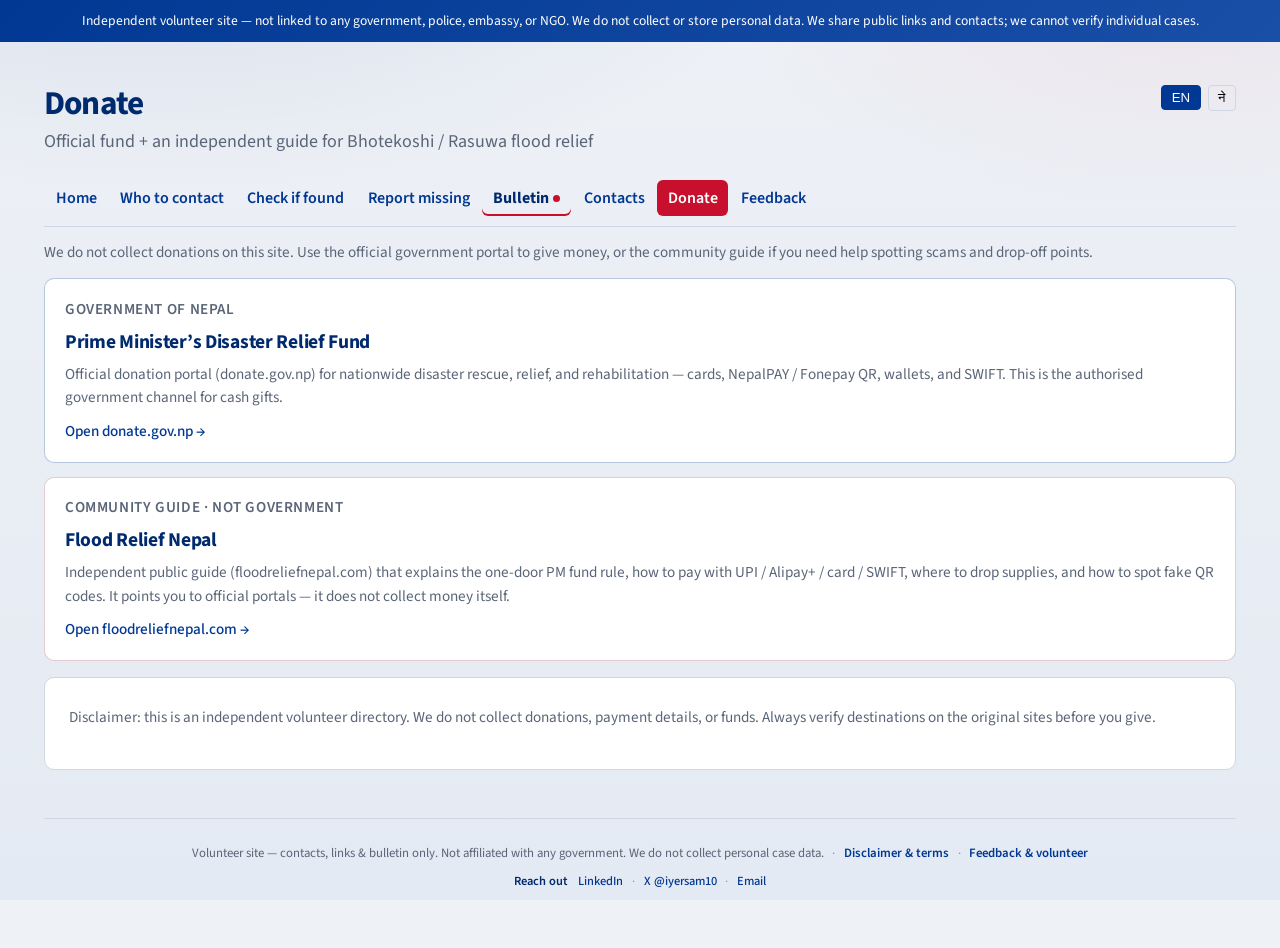
==== commit caeaafda: "Simplify Donate page to a general disclaimer." ====
--- a/donate.html
+++ b/donate.html
@@ -56,17 +56,12 @@
     </div>
 
     <section class="panel donate-note">
-      <h2 class="section-title" data-i18n="donateWarnTitle">Before you send money</h2>
-      <ul class="feedback-list">
-        <li data-i18n="donateWarn1">Prefer the government portal in your browser address bar (donate.gov.np / pmdrf.nchl.com.np) — not a QR that arrived only in chat.</li>
-        <li data-i18n="donateWarn2">Private collection drives and personal bank/wallet requests for this disaster are not authorised under the government’s one-door policy.</li>
-        <li data-i18n="donateWarn3">This volunteer site never asks for card numbers, UPI, or crypto — if someone claiming to be us does, treat it as a scam.</li>
-      </ul>
+      <p class="form-hint" data-i18n="donateDisclaimer">Disclaimer: this is an independent volunteer directory. We do not collect donations, payment details, or funds. Always verify destinations on the original sites before you give.</p>
     </section>
 
     <footer class="site-footer" data-i18n="footer">Volunteer site — contacts, links & updates only.</footer>
   </div>
-  <script src="/js/common.js?v=layout20"></script>
+  <script src="/js/common.js?v=layout21"></script>
   <script>
     window.va = window.va || function () { (window.vaq = window.vaq || []).push(arguments); };
   </script>
